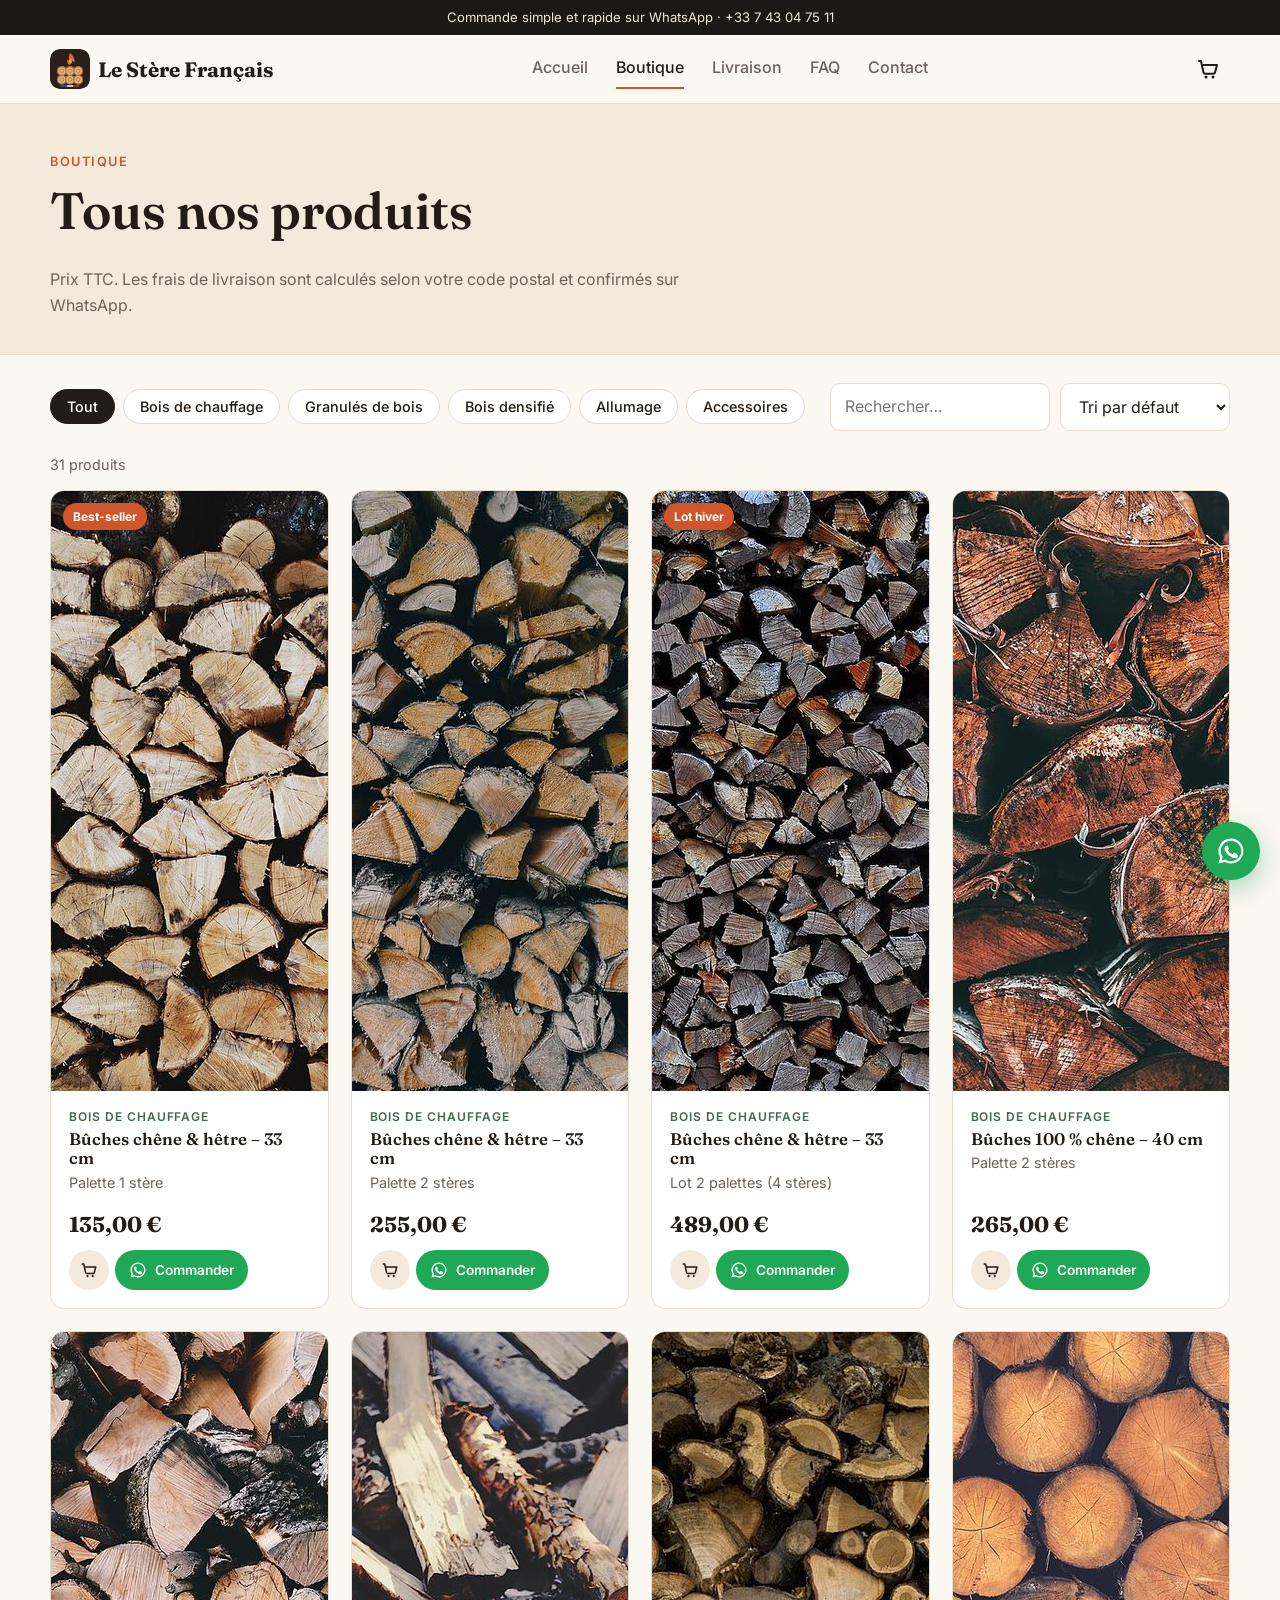
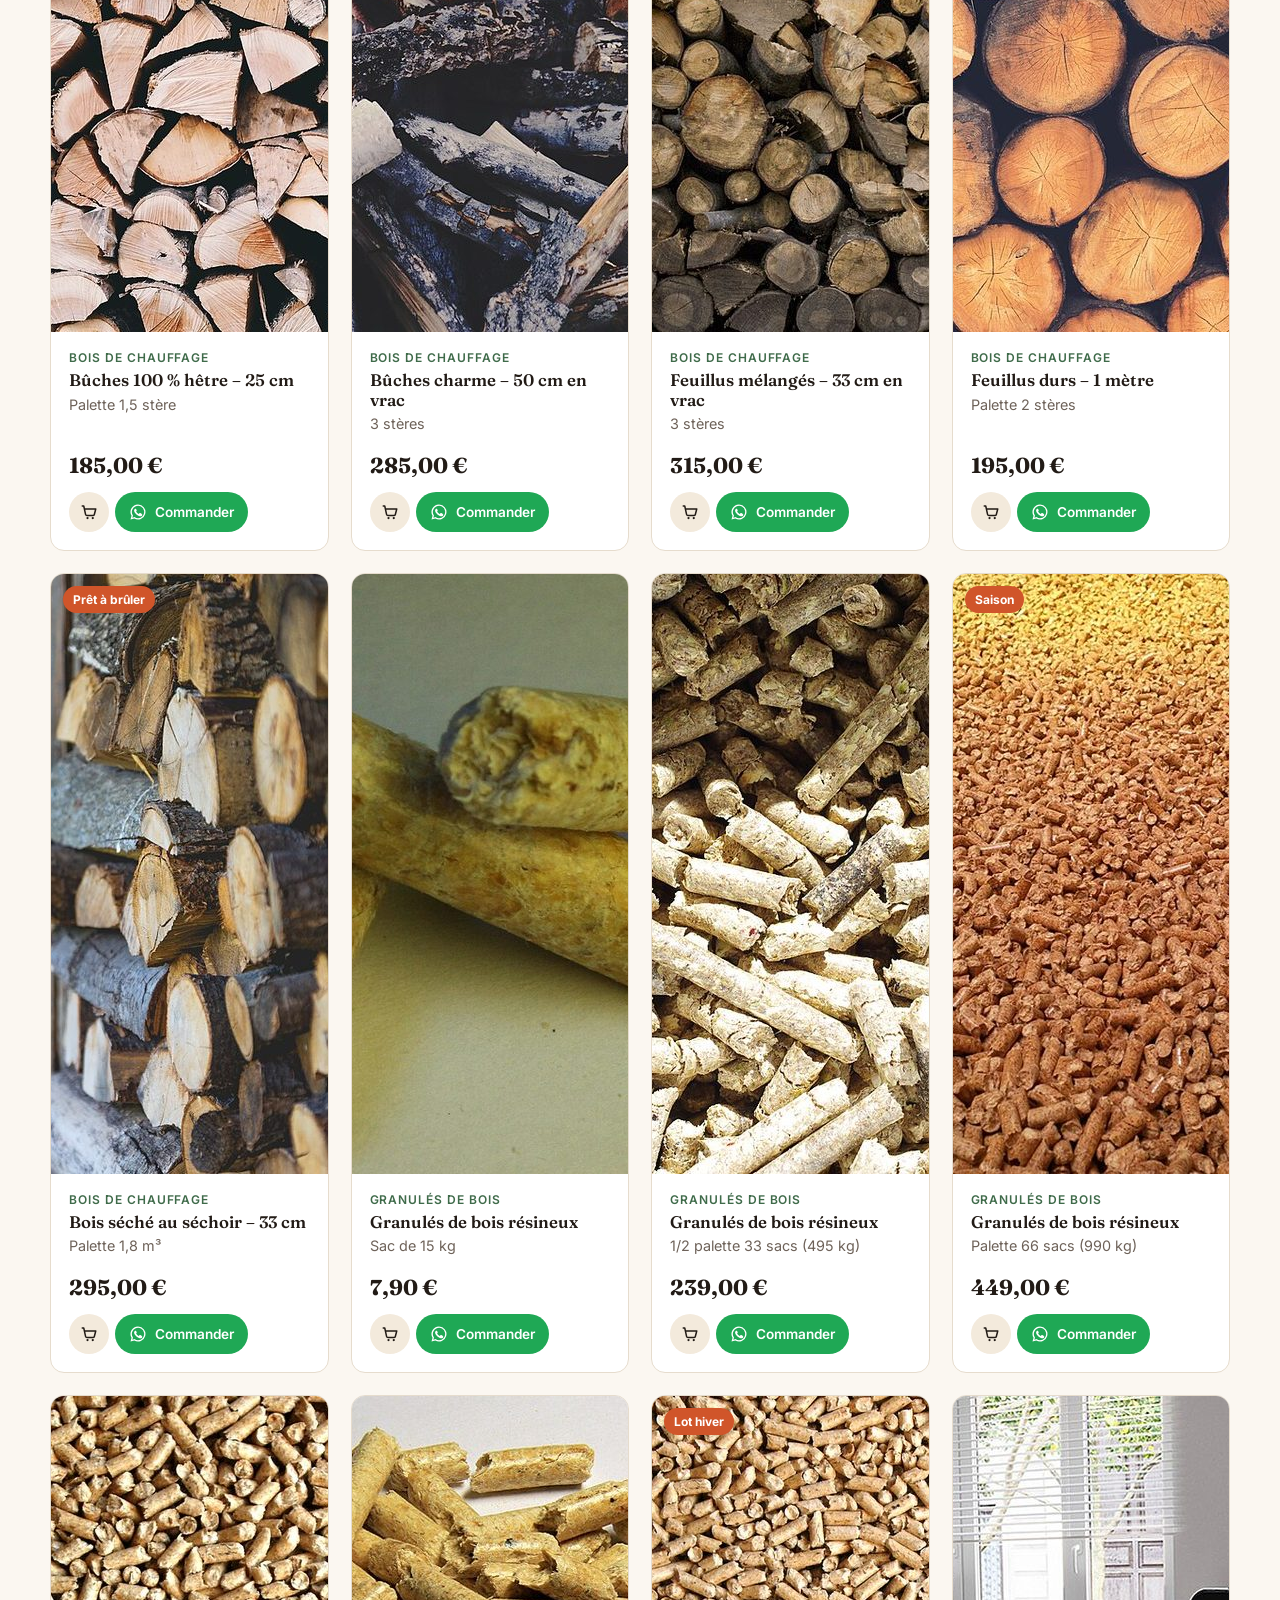
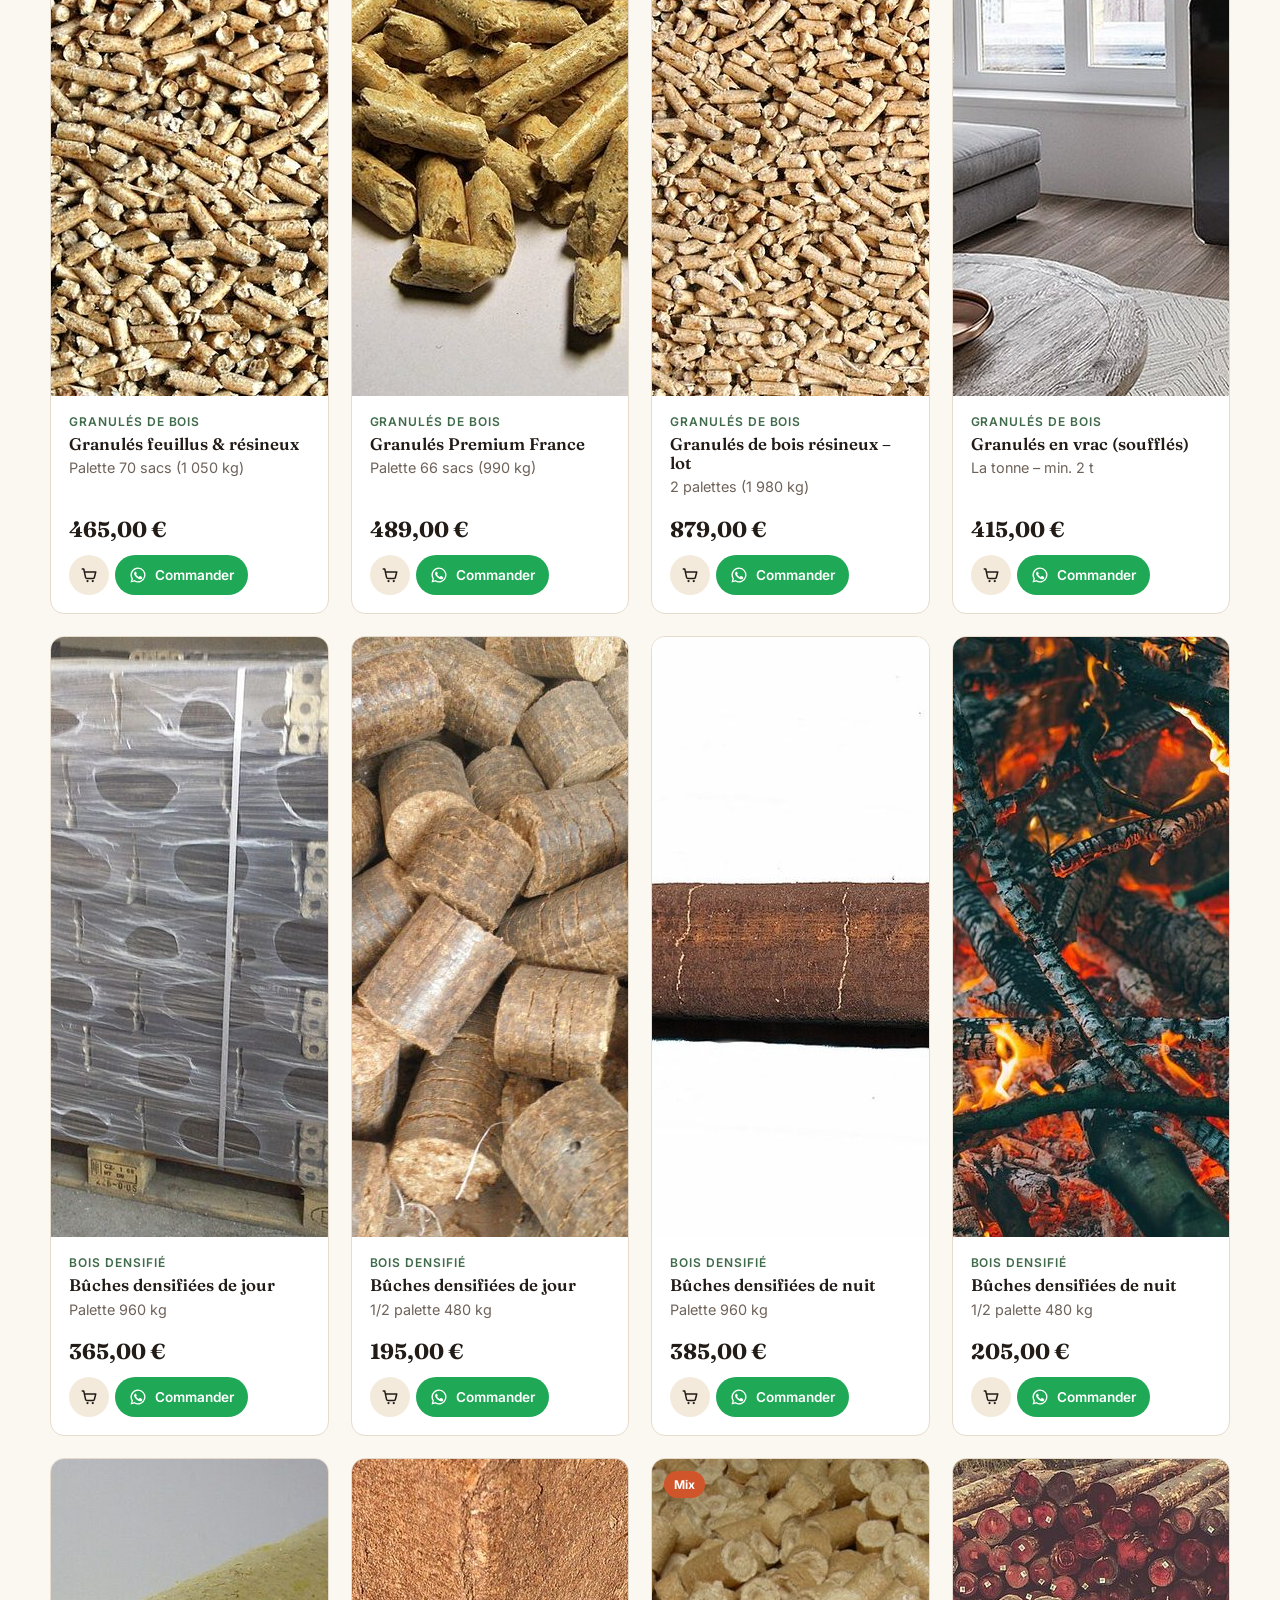
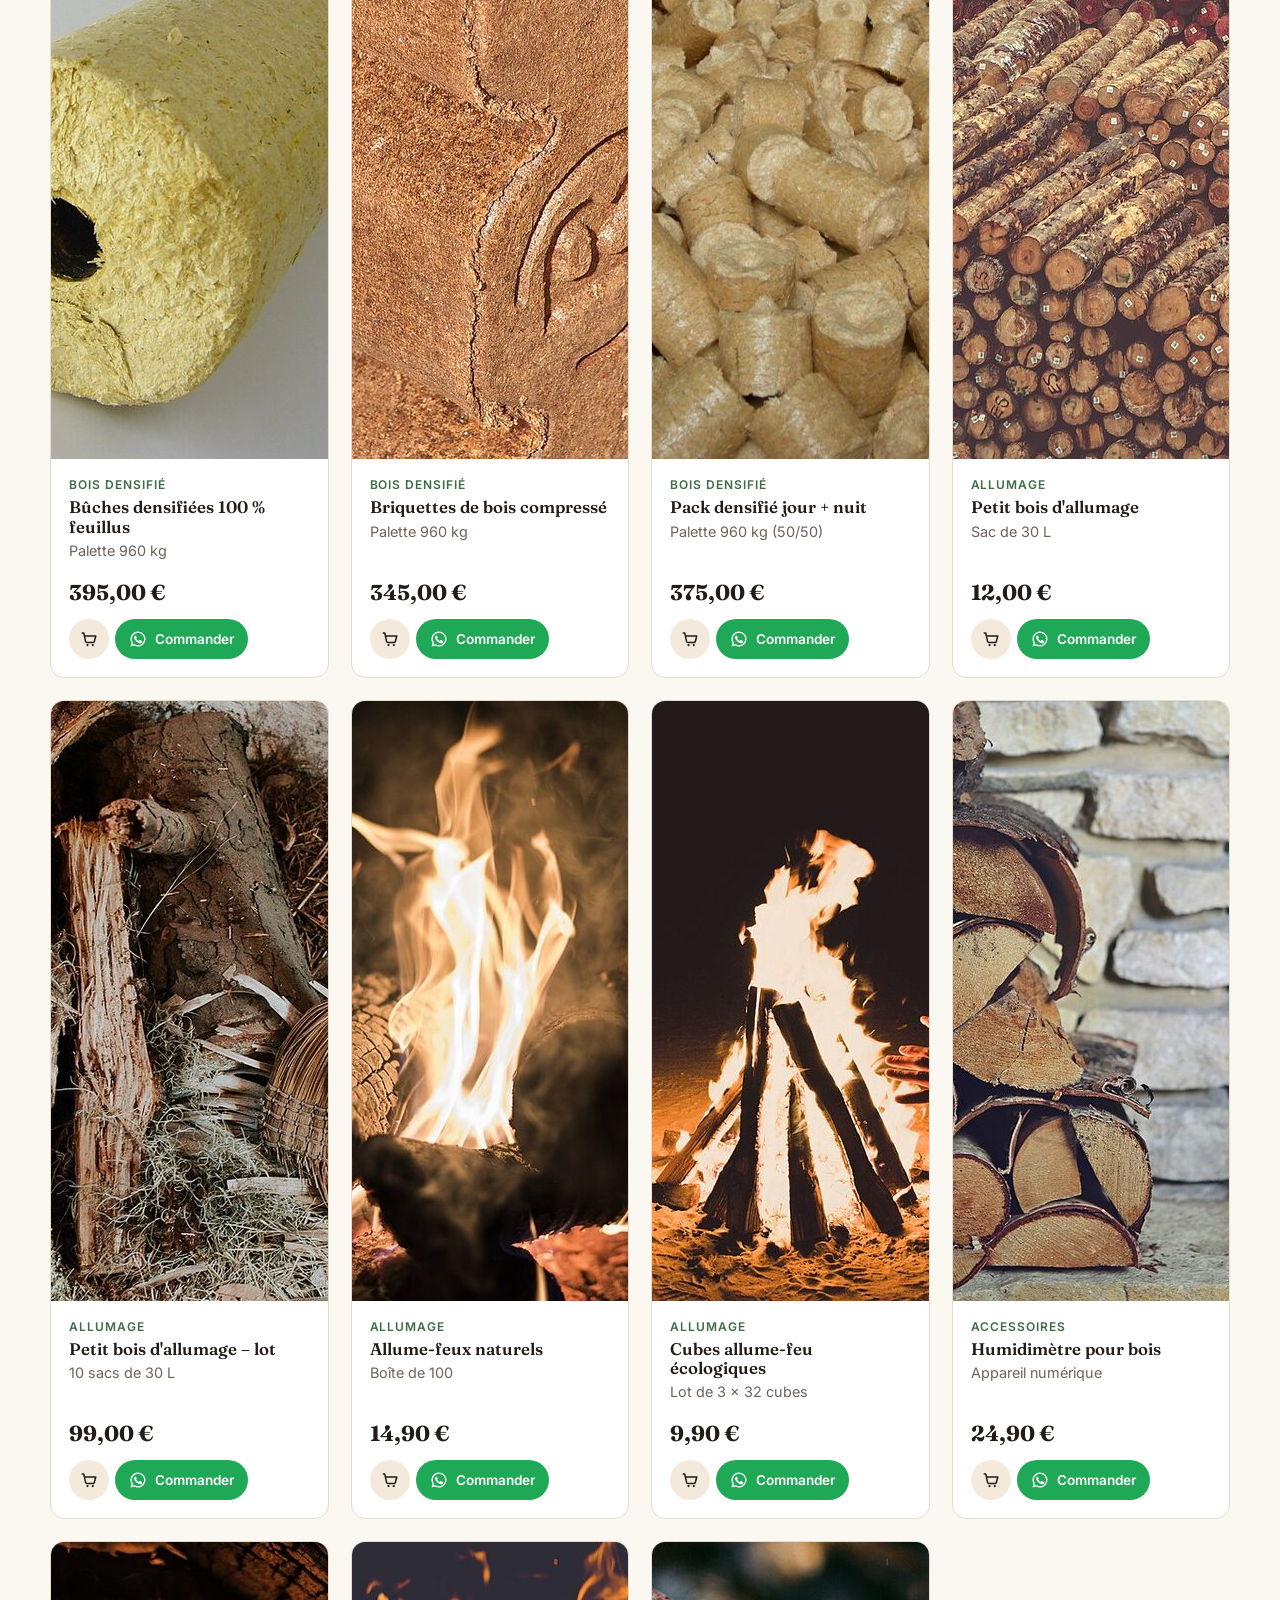
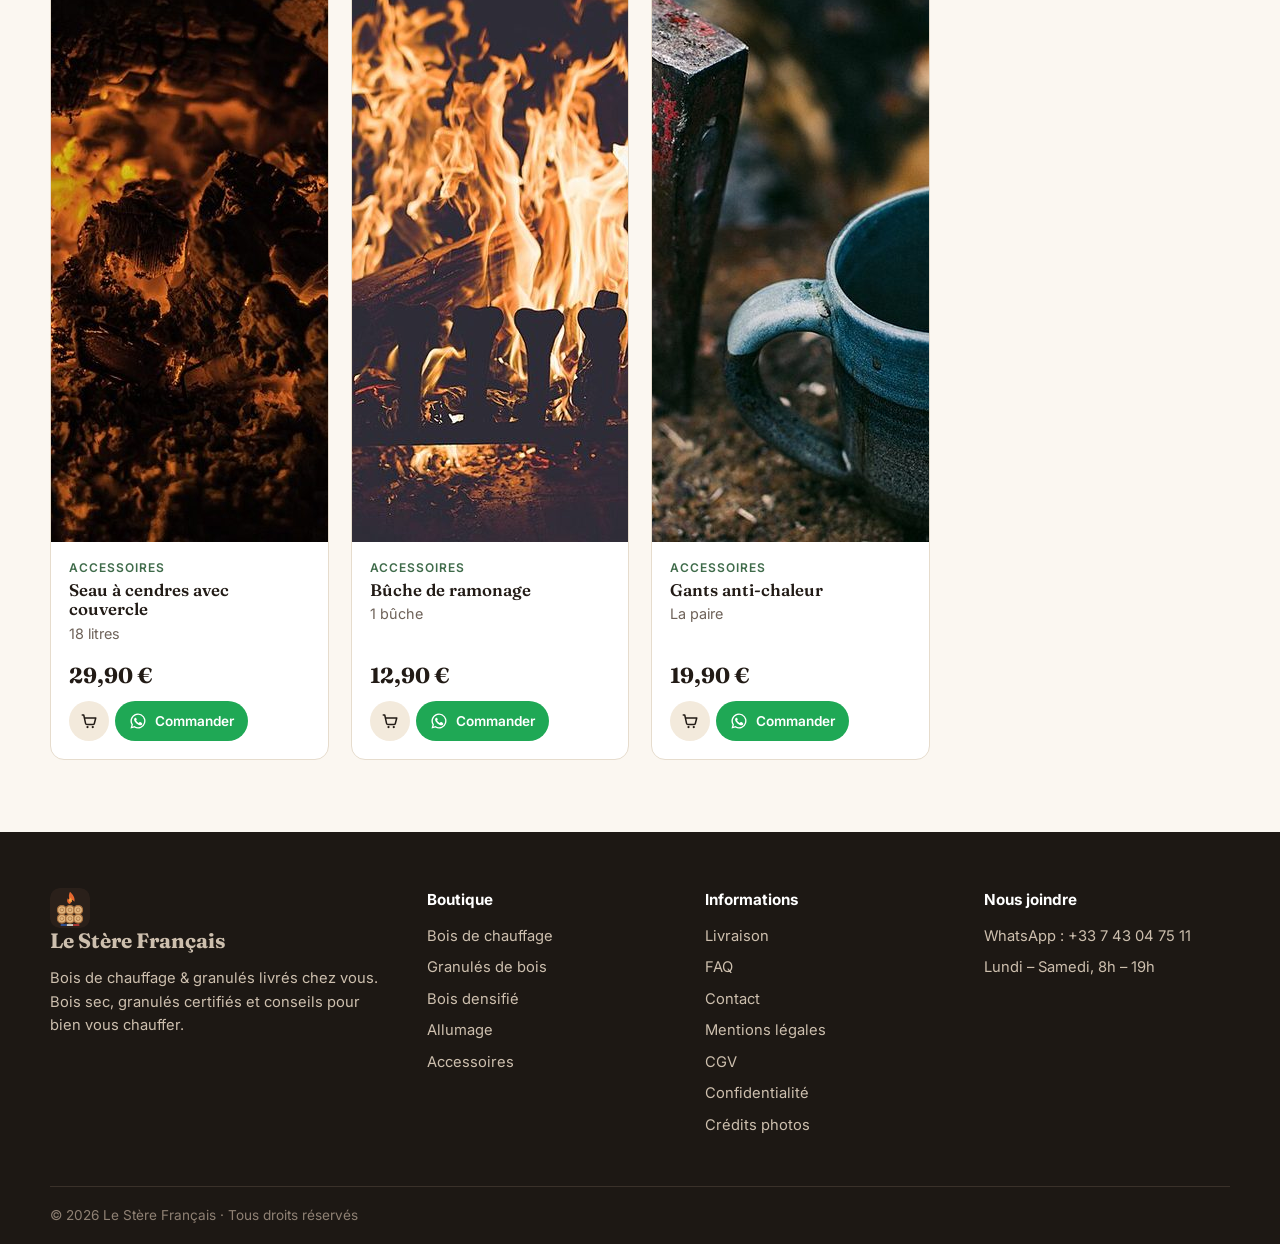
==== boutique.html @ 4f9ead88 "Site Le Stère Français : boutique bois de chauffage et granulés avec commande WhatsApp Co-Authored-B" ====
<!doctype html>
<html lang="fr">
<head>
  <meta charset="utf-8">
  <meta name="viewport" content="width=device-width, initial-scale=1">
  <title>Boutique – Le Stère Français</title>
  <meta name="description" content="Bois de chauffage, granulés, bois densifié et allumage. Commandez sur WhatsApp.">
  <link rel="preconnect" href="https://fonts.googleapis.com">
  <link rel="preconnect" href="https://fonts.gstatic.com" crossorigin>
  <link href="https://fonts.googleapis.com/css2?family=Fraunces:ital,opsz,wght@0,9..144,500..700;1,9..144,500&family=Inter:wght@400;500;600;700&display=swap" rel="stylesheet">
  <link rel="stylesheet" href="assets/css/style.css">
  <link rel="icon" type="image/svg+xml" href="assets/img/logo-mark.svg">
</head>
<body data-page="shop">
  <header id="site-header"></header>

  <main>
    <section class="page-head">
      <div class="container">
        <span class="eyebrow">Boutique</span>
        <h1 id="shop-title">Tous nos produits</h1>
        <p>Prix TTC. Les frais de livraison sont calculés selon votre code postal et confirmés sur WhatsApp.</p>
      </div>
    </section>
    <section class="container" style="padding-bottom:72px">
      <div class="toolbar">
        <div class="chips" id="chips"></div>
        <div class="filters">
          <input class="input" id="search" type="search" placeholder="Rechercher…" aria-label="Rechercher un produit">
          <select id="sort" aria-label="Trier">
            <option value="default">Tri par défaut</option>
            <option value="asc">Prix croissant</option>
            <option value="desc">Prix décroissant</option>
          </select>
        </div>
      </div>
      <p class="count" id="count"></p>
      <div class="grid" id="grid"></div>
    </section>
  </main>

  <footer id="site-footer"></footer>
  <script src="assets/js/data.js"></script>
  <script src="assets/js/main.js"></script>
</body>
</html>
---- assets/css/style.css ----
/* ============================================================
   Le Stère Français – feuille de style
   ============================================================ */
:root {
  --bg: #fbf7f1;
  --surface: #ffffff;
  --cream: #f3eadc;
  --ink: #221b16;
  --muted: #6e6259;
  --line: #e6dccd;
  --ember: #d0552a;
  --ember-dark: #a9421e;
  --moss: #3f6b4a;
  --wa: #1fa855;
  --wa-dark: #178a45;
  --dark: #1d1814;
  --radius: 14px;
  --shadow: 0 1px 2px rgba(34, 27, 22, .06), 0 6px 20px rgba(34, 27, 22, .06);
  --font-head: "Fraunces", Georgia, serif;
  --font-body: "Inter", system-ui, -apple-system, "Segoe UI", sans-serif;
}

*, *::before, *::after { box-sizing: border-box; }
html { scroll-behavior: smooth; }
body { margin: 0; background: var(--bg); color: var(--ink); font: 16px/1.6 var(--font-body); -webkit-font-smoothing: antialiased; }
img, svg { display: block; max-width: 100%; }
a { color: inherit; }
h1, h2, h3 { font-family: var(--font-head); line-height: 1.15; margin: 0 0 .5em; font-weight: 600; }
h1 { font-size: clamp(2rem, 4.5vw, 3.2rem); }
h2 { font-size: clamp(1.5rem, 3vw, 2.1rem); }
h3 { font-size: 1.1rem; }
p { margin: 0 0 1em; }
.container { width: min(1180px, 100% - 32px); margin-inline: auto; }
.section { padding: clamp(48px, 8vw, 88px) 0; }
.section-sm { padding: 48px 0 0; }
.section-head { display: flex; justify-content: space-between; align-items: end; gap: 16px; margin-bottom: 28px; flex-wrap: wrap; }
.section-head p { color: var(--muted); margin: 0; }
.eyebrow { display: inline-block; font-size: .8rem; letter-spacing: .12em; text-transform: uppercase; color: var(--ember); font-weight: 600; margin-bottom: 10px; }

/* ---------- Boutons ---------- */
.btn { display: inline-flex; align-items: center; justify-content: center; gap: 8px; border: 0; border-radius: 999px; padding: 12px 22px; font: 600 .95rem var(--font-body); cursor: pointer; text-decoration: none; background: var(--ink); color: #fff; transition: background .2s, transform .1s; }
.btn:hover { background: #000; }
.btn:active { transform: translateY(1px); }
.btn svg { width: 18px; height: 18px; }
.btn-ember { background: var(--ember); }
.btn-ember:hover { background: var(--ember-dark); }
.btn-wa { background: var(--wa); }
.btn-wa:hover { background: var(--wa-dark); }
.btn-outline { background: transparent; color: var(--ink); box-shadow: inset 0 0 0 1.5px var(--ink); }
.btn-outline:hover { background: var(--ink); color: #fff; }
.btn-light { background: #fff; color: var(--ink); }
.btn-light:hover { background: var(--cream); }
.btn-sm { padding: 9px 14px; font-size: .85rem; }
.btn-block { width: 100%; }
.btn-icon { width: 40px; height: 40px; padding: 0; background: var(--cream); color: var(--ink); }
.btn-icon:hover { background: var(--line); }
.link-arrow { color: var(--ember); font-weight: 600; font-size: .9rem; }

/* ---------- En-tête ---------- */
#site-header { position: sticky; top: 0; z-index: 50; background: rgba(251, 247, 241, .92); backdrop-filter: blur(10px); border-bottom: 1px solid var(--line); }
.topbar { background: var(--dark); color: #f3e7d6; text-align: center; font-size: .82rem; padding: 7px 16px; }
.nav { display: flex; align-items: center; justify-content: space-between; height: 68px; gap: 16px; }
.logo { display: inline-flex; align-items: center; gap: 8px; text-decoration: none; font: 700 1.45rem var(--font-head); color: var(--ink); }
.logo svg { width: 28px; height: 28px; color: var(--ember); }
.logo-light { color: #fff; }
.nav-links { display: flex; gap: 28px; }
.nav-links a { text-decoration: none; font-weight: 500; color: var(--muted); padding: 6px 0; border-bottom: 2px solid transparent; }
.nav-links a:hover, .nav-links a[aria-current="page"] { color: var(--ink); border-color: var(--ember); }
.nav-actions { display: flex; align-items: center; gap: 8px; }
.cart-btn { position: relative; display: grid; place-items: center; width: 44px; height: 44px; border-radius: 50%; }
.cart-btn:hover { background: var(--cream); }
.cart-btn svg { width: 24px; height: 24px; }
.cart-count { position: absolute; top: 2px; right: 0; min-width: 20px; height: 20px; padding: 0 5px; border-radius: 10px; background: var(--ember); color: #fff; font-size: .72rem; font-weight: 700; display: grid; place-items: center; }
.cart-count[hidden] { display: none; }
.menu-btn { display: none; width: 44px; height: 44px; border: 0; background: none; cursor: pointer; color: var(--ink); }
.menu-btn svg { width: 24px; height: 24px; margin: auto; }

/* ---------- Hero ---------- */
.hero { position: relative; overflow: hidden; background: radial-gradient(1200px 500px at 85% 20%, rgba(208, 85, 42, .35), transparent 60%), linear-gradient(160deg, #2a201a, #15110e); color: #f8efe3; }
.hero-inner { display: grid; grid-template-columns: 1.1fr .9fr; gap: 48px; align-items: center; padding: clamp(56px, 9vw, 110px) 0; }
.hero h1 { color: #fff; }
.hero h1 em { font-style: italic; color: #f2a541; }
.hero p.lead { font-size: 1.15rem; color: #e6d7c4; max-width: 34em; }
.hero-cta { display: flex; gap: 12px; flex-wrap: wrap; margin-top: 28px; }
.hero-points { display: flex; gap: 22px; flex-wrap: wrap; margin-top: 32px; padding: 0; list-style: none; font-size: .92rem; color: #d9c8b3; }
.hero-points li::before { content: "✓"; color: #f2a541; margin-right: 6px; font-weight: 700; }
.hero-art { position: relative; aspect-ratio: 1; max-width: 440px; justify-self: center; width: 100%; }
.hero-art .glow { position: absolute; inset: 12%; border-radius: 50%; background: radial-gradient(circle, rgba(242, 165, 65, .55), rgba(208, 85, 42, .15) 60%, transparent 70%); filter: blur(10px); animation: flicker 3.5s ease-in-out infinite; }
.hero-art svg { position: relative; width: 100%; height: 100%; }
@keyframes flicker { 0%, 100% { opacity: .85; transform: scale(1); } 50% { opacity: 1; transform: scale(1.04); } }
.flame-a { transform-origin: 50% 90%; animation: sway 2.6s ease-in-out infinite; }
.flame-b { transform-origin: 50% 90%; animation: sway 2s ease-in-out infinite reverse; }
@keyframes sway { 0%, 100% { transform: scaleY(1) skewX(0); } 50% { transform: scaleY(1.06) skewX(-3deg); } }
@media (prefers-reduced-motion: reduce) { .hero-art .glow, .flame-a, .flame-b { animation: none; } }

/* ---------- Catégories ---------- */
.cat-grid { display: grid; grid-template-columns: repeat(5, 1fr); gap: 20px; }
.cat-card { display: flex; flex-direction: column; background: var(--surface); border: 1px solid var(--line); border-radius: var(--radius); overflow: hidden; text-decoration: none; transition: transform .2s, box-shadow .2s; }
.cat-card:hover { transform: translateY(-3px); box-shadow: var(--shadow); }
.cat-card > div:last-child { padding: 18px 20px 20px; }
.cat-card p { color: var(--muted); font-size: .92rem; margin-bottom: 10px; }
.cat-art svg { width: 100%; aspect-ratio: 4 / 3; }

/* ---------- Grille produits ---------- */
.grid { display: grid; grid-template-columns: repeat(auto-fill, minmax(250px, 1fr)); gap: 22px; }
.card { display: flex; flex-direction: column; background: var(--surface); border: 1px solid var(--line); border-radius: var(--radius); overflow: hidden; transition: box-shadow .2s, transform .2s; }
.card:hover { box-shadow: var(--shadow); transform: translateY(-2px); }
.card-media { position: relative; display: block; }
.card-media svg { width: 100%; aspect-ratio: 4 / 3; }
.badge { position: absolute; top: 12px; left: 12px; background: var(--ember); color: #fff; font-size: .75rem; font-weight: 700; padding: 4px 10px; border-radius: 999px; }
.card-body { display: flex; flex-direction: column; flex: 1; padding: 16px 18px 18px; }
.card-cat { font-size: .75rem; text-transform: uppercase; letter-spacing: .08em; color: var(--moss); font-weight: 600; }
.card h3 { margin: 4px 0 2px; font-size: 1.05rem; }
.card h3 a { text-decoration: none; }
.card h3 a:hover { color: var(--ember); }
.card-unit { color: var(--muted); font-size: .9rem; margin-bottom: 14px; }
.card-foot { margin-top: auto; display: flex; align-items: center; justify-content: space-between; gap: 8px; flex-wrap: wrap; }
.card-actions { display: flex; gap: 6px; }
.price { font-family: var(--font-head); font-size: 1.35rem; color: var(--ink); }
.price-lg { font-size: 2rem; margin: 8px 0 16px; }
.price small { font: 500 .85rem var(--font-body); color: var(--muted); }

/* ---------- Étapes / atouts ---------- */
.band { background: var(--cream); }
.steps { display: grid; grid-template-columns: repeat(3, 1fr); gap: 24px; counter-reset: step; }
.step { background: var(--surface); border-radius: var(--radius); padding: 28px; border: 1px solid var(--line); }
.step::before { counter-increment: step; content: counter(step); display: grid; place-items: center; width: 40px; height: 40px; border-radius: 50%; background: var(--ember); color: #fff; font: 700 1.1rem var(--font-head); margin-bottom: 16px; }
.step p { color: var(--muted); margin: 0; }
.features { display: grid; grid-template-columns: repeat(4, 1fr); gap: 24px; }
.feature { padding: 4px; }
.feature .ico { font-size: 1.8rem; margin-bottom: 8px; }
.feature p { color: var(--muted); font-size: .94rem; margin: 0; }
.cta-band { background: linear-gradient(120deg, var(--ember), #b8431d); color: #fff; border-radius: 22px; padding: clamp(28px, 5vw, 56px); display: flex; align-items: center; justify-content: space-between; gap: 24px; flex-wrap: wrap; }
.cta-band h2 { color: #fff; margin: 0 0 6px; }
.cta-band p { margin: 0; color: #fde6d8; }

/* ---------- Boutique ---------- */
.page-head { background: var(--cream); padding: 44px 0 36px; border-bottom: 1px solid var(--line); }
.page-head p { color: var(--muted); margin: 0; max-width: 40em; }
.toolbar { display: flex; gap: 12px; align-items: center; justify-content: space-between; flex-wrap: wrap; margin: 28px 0 22px; }
.chips { display: flex; gap: 8px; flex-wrap: wrap; }
.chip { border: 1px solid var(--line); background: var(--surface); padding: 8px 16px; border-radius: 999px; font: 500 .9rem var(--font-body); cursor: pointer; color: var(--ink); }
.chip:hover { border-color: var(--ink); }
.chip[aria-pressed="true"] { background: var(--ink); color: #fff; border-color: var(--ink); }
.filters { display: flex; gap: 10px; flex-wrap: wrap; }
.input, select, textarea { font: inherit; padding: 10px 14px; border: 1px solid var(--line); border-radius: 10px; background: var(--surface); color: var(--ink); width: 100%; }
.input:focus, select:focus, textarea:focus { outline: 2px solid var(--ember); outline-offset: 1px; border-color: transparent; }
.filters .input { width: 220px; }
.filters select { width: auto; }
.count { color: var(--muted); font-size: .9rem; margin-bottom: 14px; }
.empty { text-align: center; padding: 48px 16px; color: var(--muted); grid-column: 1 / -1; }

/* ---------- Fiche produit ---------- */
.crumbs { font-size: .88rem; color: var(--muted); margin: 24px 0; }
.crumbs a { text-decoration: none; }
.crumbs a:hover { color: var(--ember); }
.product-grid { display: grid; grid-template-columns: 1fr 1fr; gap: 48px; align-items: start; }
.product-media { position: relative; border-radius: 20px; overflow: hidden; border: 1px solid var(--line); }
.product-media svg { width: 100%; aspect-ratio: 4 / 3; }
.specs { list-style: none; padding: 0; margin: 0 0 24px; display: grid; grid-template-columns: 1fr 1fr; gap: 8px; }
.specs li { background: var(--cream); padding: 10px 12px; border-radius: 10px; font-size: .9rem; }
.buy-row { display: flex; gap: 12px; margin-bottom: 12px; flex-wrap: wrap; }
.buy-row .btn { flex: 1; }
.qty { display: inline-flex; align-items: center; border: 1px solid var(--line); border-radius: 999px; background: var(--surface); overflow: hidden; }
.qty button { width: 42px; height: 46px; border: 0; background: none; font-size: 1.2rem; cursor: pointer; color: var(--ink); }
.qty button:hover { background: var(--cream); }
.qty input { width: 48px; border: 0; text-align: center; font: 600 1rem var(--font-body); background: none; color: var(--ink); -moz-appearance: textfield; }
.qty input::-webkit-inner-spin-button { -webkit-appearance: none; }
.qty-sm button { width: 34px; height: 36px; }
.qty-sm span { min-width: 26px; text-align: center; font-weight: 600; }
.note { font-size: .85rem; color: var(--muted); margin-top: 14px; }

/* ---------- Panier ---------- */
.cart-layout { display: grid; grid-template-columns: 1.5fr 1fr; gap: 32px; align-items: start; padding: 36px 0 72px; }
.cart-line { display: grid; grid-template-columns: 72px 1fr auto auto 32px; gap: 16px; align-items: center; padding: 14px; background: var(--surface); border: 1px solid var(--line); border-radius: var(--radius); margin-bottom: 12px; }
.cart-thumb { border-radius: 10px; overflow: hidden; }
.cart-info { display: flex; flex-direction: column; }
.cart-info a { text-decoration: none; }
.cart-info span { color: var(--muted); font-size: .88rem; }
.cart-sub { font-family: var(--font-head); font-size: 1.1rem; min-width: 84px; text-align: right; }
.remove { border: 0; background: none; font-size: 1.5rem; cursor: pointer; color: var(--muted); line-height: 1; }
.remove:hover { color: var(--ember); }
.summary { background: var(--surface); border: 1px solid var(--line); border-radius: 18px; padding: 24px; position: sticky; top: 120px; }
.summary-row { display: flex; justify-content: space-between; align-items: baseline; margin-bottom: 6px; }
.summary-row strong { font: 600 1.6rem var(--font-head); }
.form-grid { display: grid; grid-template-columns: 1fr 1fr; gap: 12px; margin: 18px 0; }
.form-grid .full { grid-column: 1 / -1; }
label { display: block; font-size: .85rem; font-weight: 600; margin-bottom: 4px; }
.text-btn { background: none; border: 0; color: var(--muted); text-decoration: underline; cursor: pointer; font: inherit; font-size: .88rem; padding: 0; margin-top: 12px; }

/* ---------- Pages de contenu ---------- */
.prose { max-width: 780px; padding: 44px 0 80px; }
.prose h2 { margin-top: 1.8em; font-size: 1.5rem; }
.prose h3 { margin-top: 1.4em; }
.prose ul { padding-left: 1.2em; }
.prose li { margin-bottom: .4em; }
.todo { background: #fff3cd; border-radius: 4px; padding: 0 4px; color: #7a5a00; font-weight: 500; }
.faq details { background: var(--surface); border: 1px solid var(--line); border-radius: 12px; padding: 0 20px; margin-bottom: 10px; }
.faq summary { cursor: pointer; padding: 18px 0; font-weight: 600; list-style: none; display: flex; justify-content: space-between; gap: 12px; }
.faq summary::after { content: "+"; font-size: 1.4rem; line-height: 1; color: var(--ember); }
.faq details[open] summary::after { content: "−"; }
.faq summary::-webkit-details-marker { display: none; }
.faq details p { color: var(--muted); }
.info-cards { display: grid; grid-template-columns: repeat(3, 1fr); gap: 20px; margin: 28px 0; }
.info-card { background: var(--surface); border: 1px solid var(--line); border-radius: var(--radius); padding: 24px; }
.info-card p { color: var(--muted); margin-bottom: 14px; }
table { width: 100%; border-collapse: collapse; background: var(--surface); border-radius: 12px; overflow: hidden; border: 1px solid var(--line); }
th, td { text-align: left; padding: 12px 16px; border-bottom: 1px solid var(--line); }
th { background: var(--cream); font-size: .9rem; }

/* ---------- Pied de page ---------- */
#site-footer { background: var(--dark); color: #cdbfae; padding-top: 56px; margin-top: 0; }
.footer-grid { display: grid; grid-template-columns: 1.4fr 1fr 1fr 1fr; gap: 32px; padding-bottom: 40px; }
.footer-grid p { font-size: .92rem; margin-top: 14px; max-width: 28em; }
.footer-grid h4 { color: #fff; margin: 0 0 12px; font-size: .95rem; }
.footer-grid a, .footer-grid span { display: block; text-decoration: none; font-size: .92rem; margin-bottom: 8px; color: #cdbfae; }
.footer-grid a:hover { color: #fff; }
.footer-bottom { border-top: 1px solid #3a312a; padding: 18px 0; font-size: .85rem; color: #8f8174; }

/* ---------- WhatsApp flottant & toast ---------- */
.wa-fab { position: fixed; right: 20px; bottom: 20px; z-index: 60; width: 58px; height: 58px; border-radius: 50%; background: var(--wa); color: #fff; display: grid; place-items: center; box-shadow: 0 8px 24px rgba(31, 168, 85, .4); transition: transform .2s; }
.wa-fab:hover { transform: scale(1.06); }
.wa-fab svg { width: 30px; height: 30px; }
.toast { position: fixed; left: 50%; bottom: 24px; transform: translate(-50%, 140%); background: var(--ink); color: #fff; padding: 12px 18px; border-radius: 12px; z-index: 70; font-size: .92rem; box-shadow: var(--shadow); transition: transform .3s; max-width: calc(100% - 110px); }
.toast.show { transform: translate(-50%, 0); }
.toast a { color: #f2a541; font-weight: 600; margin-left: 8px; }

/* ---------- Responsive ---------- */
@media (max-width: 960px) {
  .hero-inner, .product-grid, .cart-layout { grid-template-columns: 1fr; }
  .hero-art { max-width: 320px; }
  .cat-grid, .features { grid-template-columns: repeat(2, 1fr); }
  .footer-grid { grid-template-columns: 1fr 1fr; }
  .summary { position: static; }
}
@media (max-width: 760px) {
  .menu-btn { display: block; }
  .nav-links { position: absolute; top: 100%; left: 0; right: 0; flex-direction: column; gap: 0; background: var(--bg); border-bottom: 1px solid var(--line); padding: 8px 16px 16px; display: none; }
  .nav-links.open { display: flex; }
  .nav-links a { padding: 12px 0; border-bottom: 1px solid var(--line); }
  .steps, .info-cards { grid-template-columns: 1fr; }
  .filters, .filters .input { width: 100%; }
  .filters select { flex: 1; }
  .cart-line { grid-template-columns: 56px 1fr auto; }
  .cart-line .qty { grid-column: 2; justify-self: start; }
  .cart-line .cart-sub { grid-column: 3 / 4; grid-row: 2; text-align: right; min-width: 0; white-space: nowrap; justify-self: end; }
  .cart-line .remove { grid-column: 3; grid-row: 1; }
  .form-grid { grid-template-columns: 1fr; }
  .specs { grid-template-columns: 1fr; }
}
@media (max-width: 520px) {
  .cat-grid, .features, .footer-grid { grid-template-columns: 1fr; }
  .topbar { font-size: .75rem; }
}

/* ---------- Logo ---------- */
.logo img { width: 40px; height: 40px; border-radius: 10px; flex-shrink: 0; }
.logo span { font-size: 1.3rem; white-space: nowrap; }
@media (max-width: 380px) { .logo span { font-size: 1.1rem; } }

/* ---------- Photos ---------- */
.card-media img, .cat-art img, .product-media img, .cart-thumb img { width: 100%; aspect-ratio: 4 / 3; object-fit: cover; }
.card-media img { transition: transform .4s; }
.card:hover .card-media img { transform: scale(1.04); }
.card-media { overflow: hidden; }
.hero { background: linear-gradient(100deg, rgba(21, 17, 14, .92) 30%, rgba(21, 17, 14, .6)), url("../img/photos/hero.jpg") center / cover; }
.hero-art { aspect-ratio: 4 / 3; }
.hero-art img { position: relative; width: 100%; height: 100%; object-fit: cover; border-radius: 22px; box-shadow: 0 20px 60px rgba(0, 0, 0, .5); }
.credits td, .credits th { font-size: .82rem; vertical-align: top; }
.credits a { word-break: break-all; }
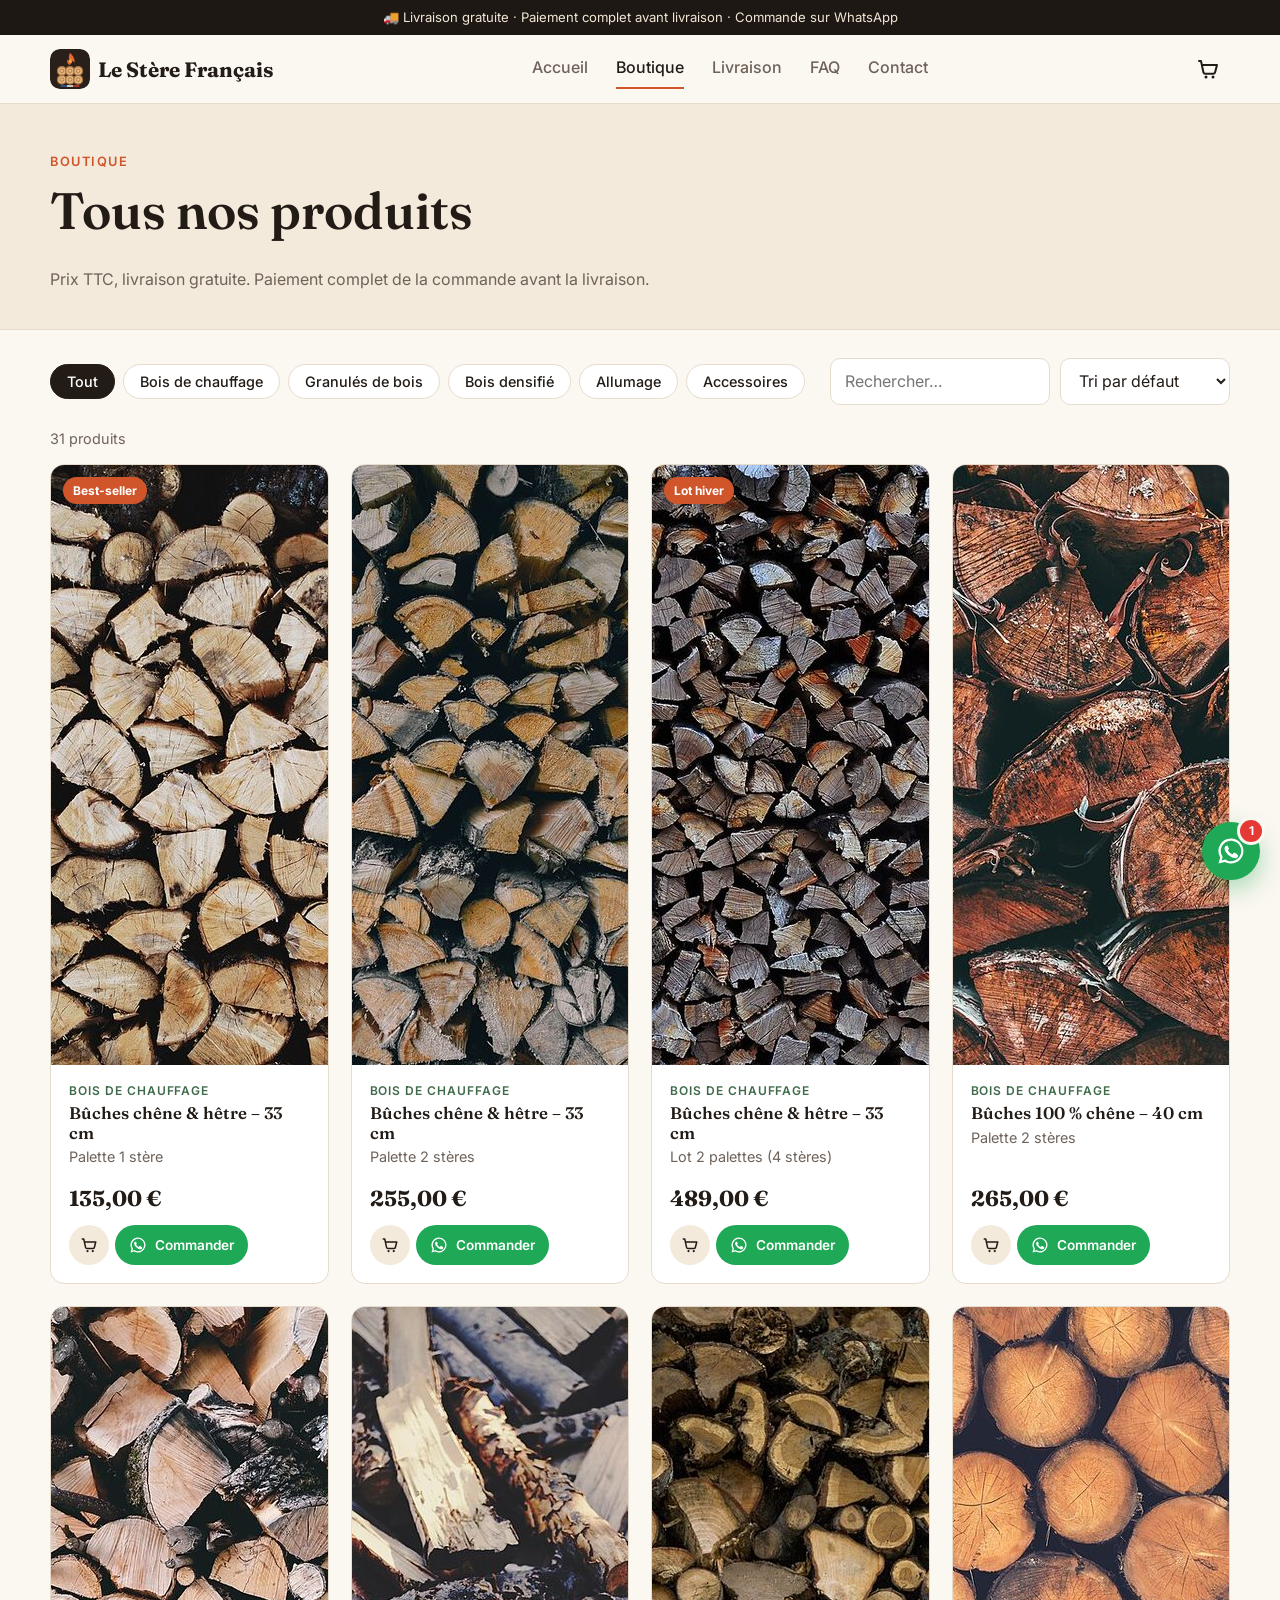
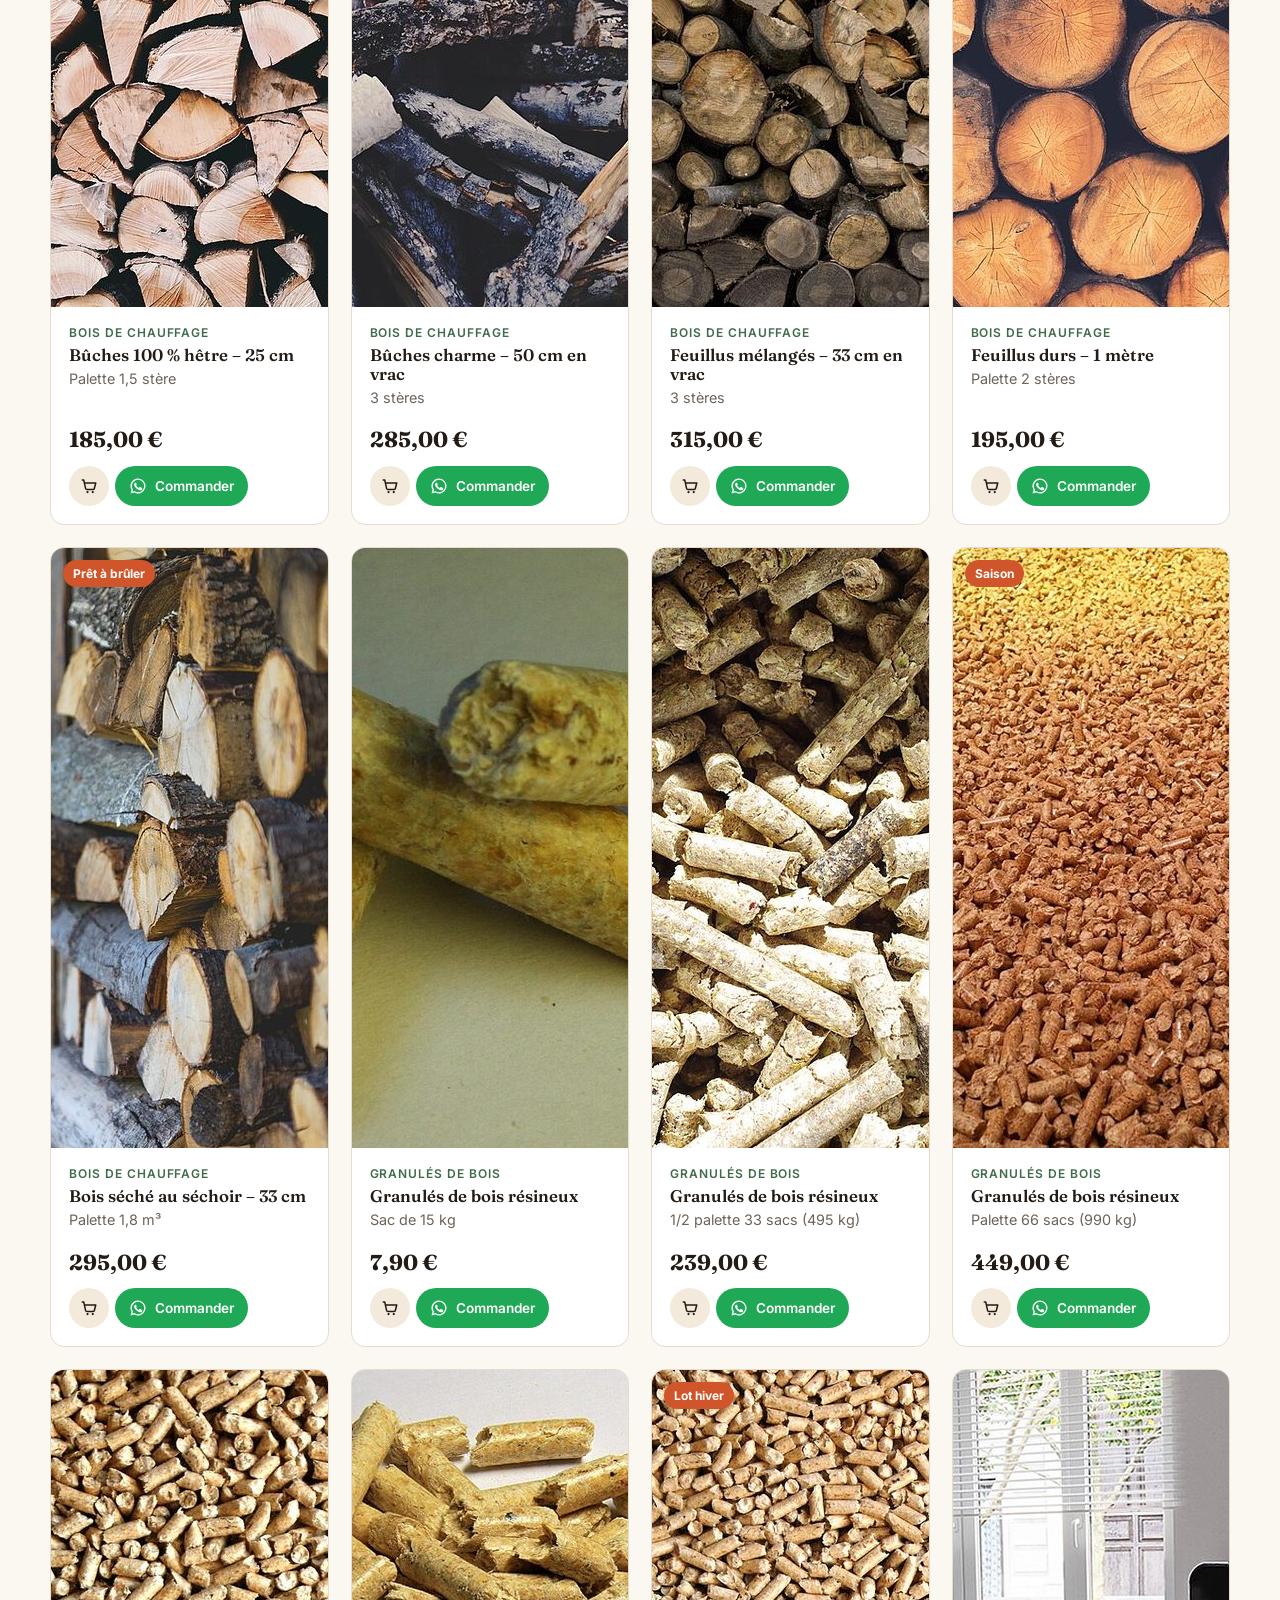
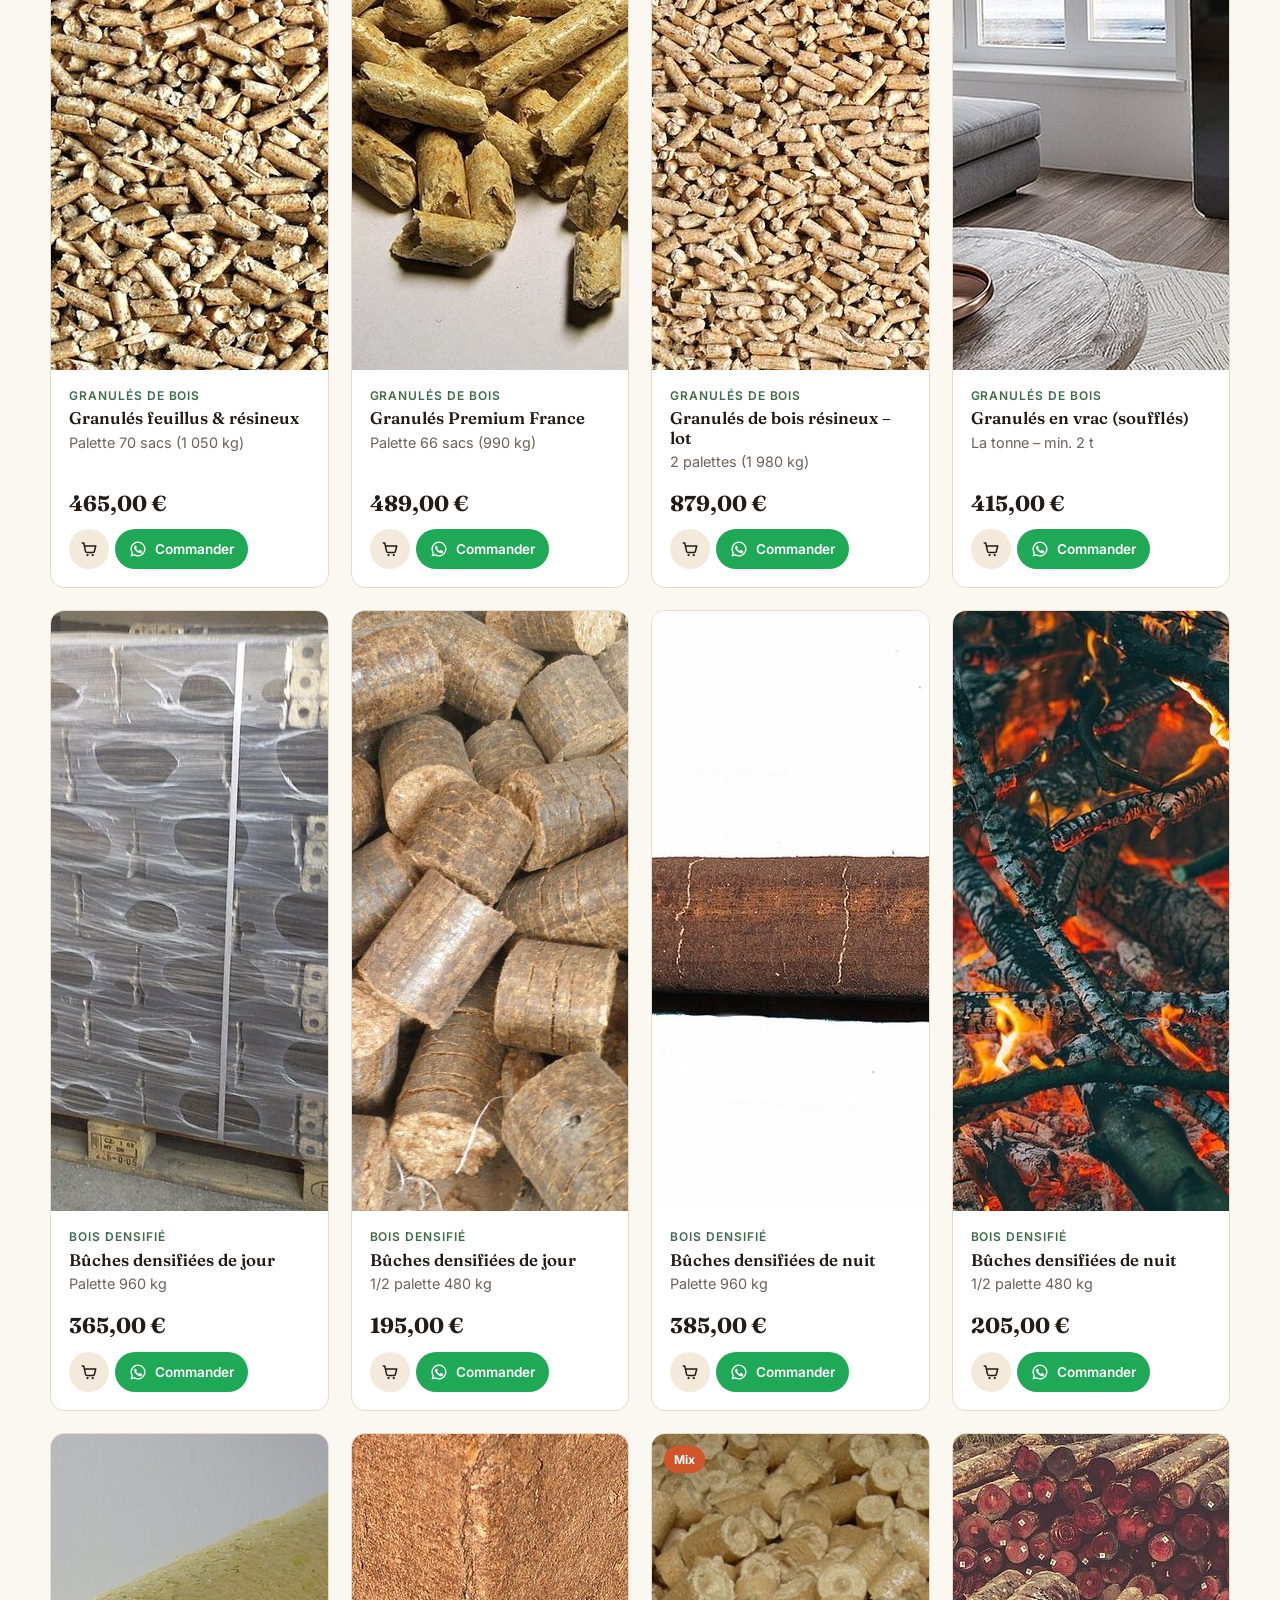
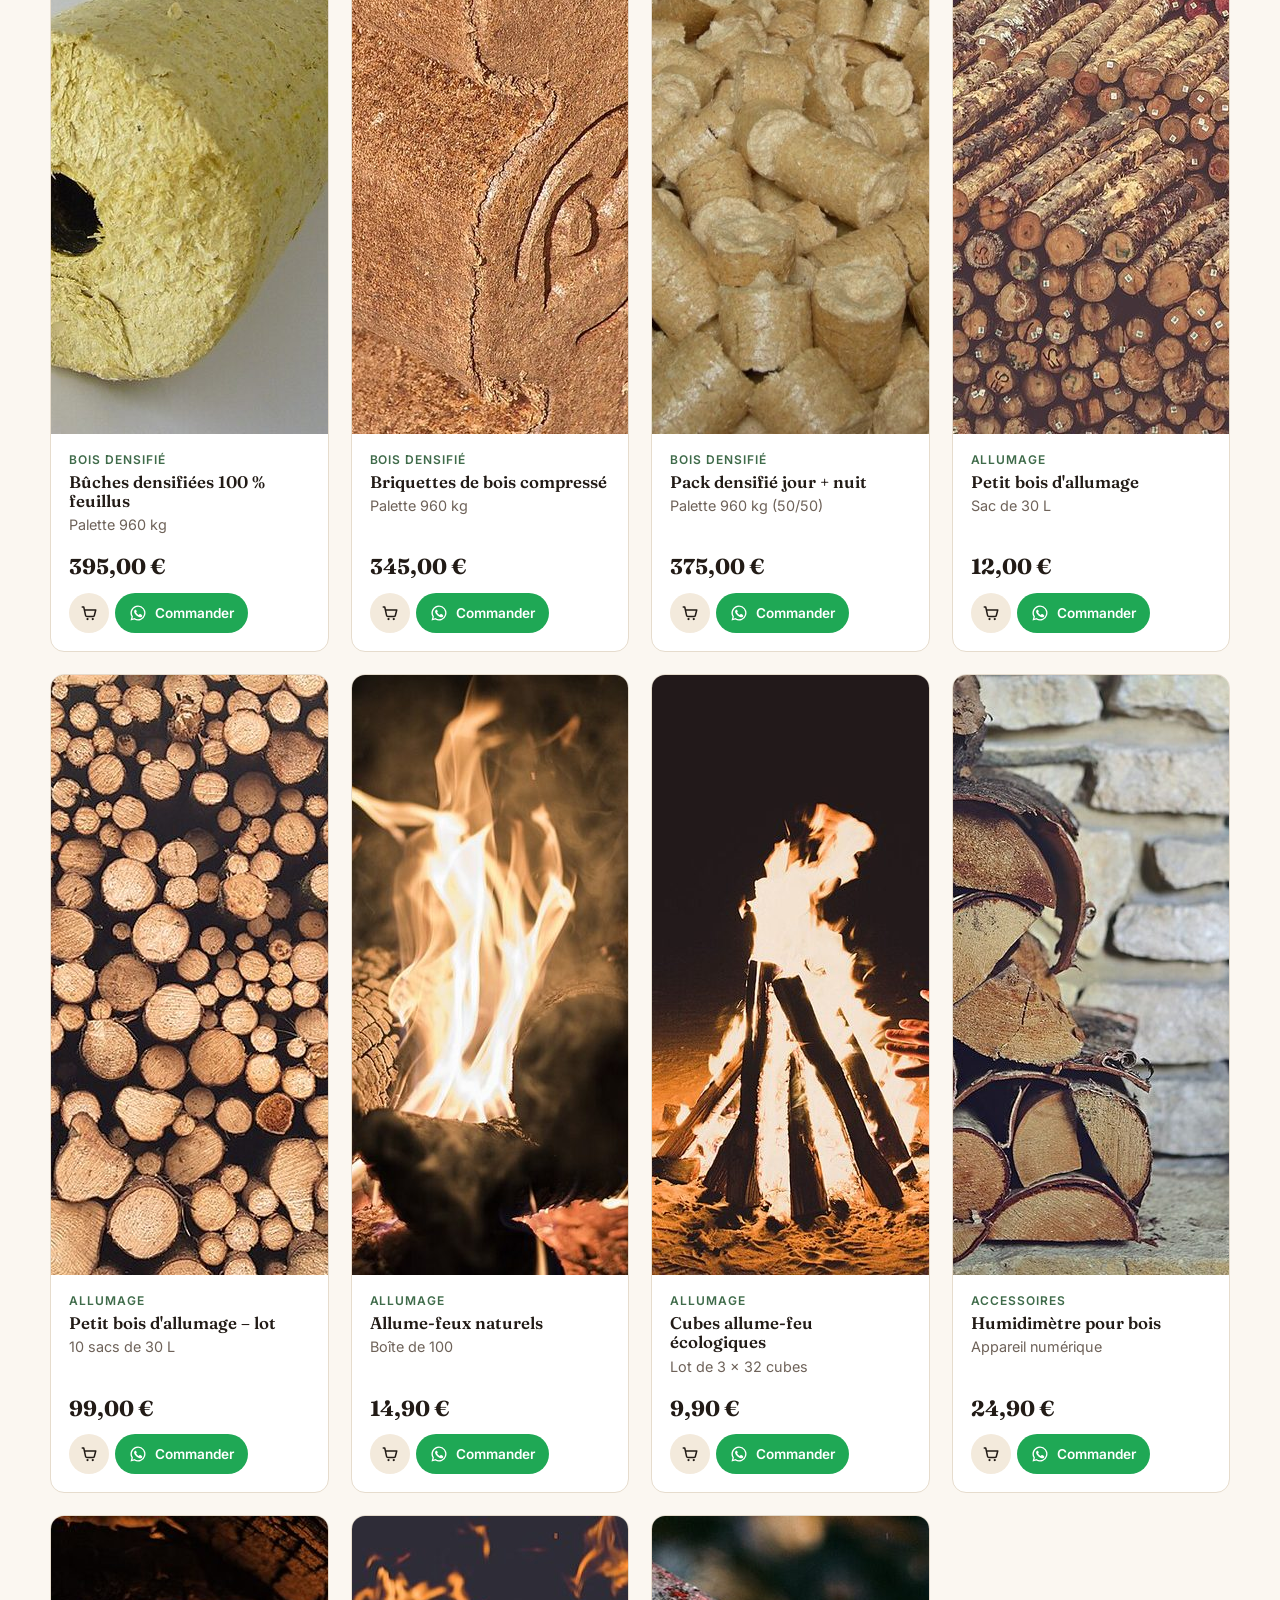
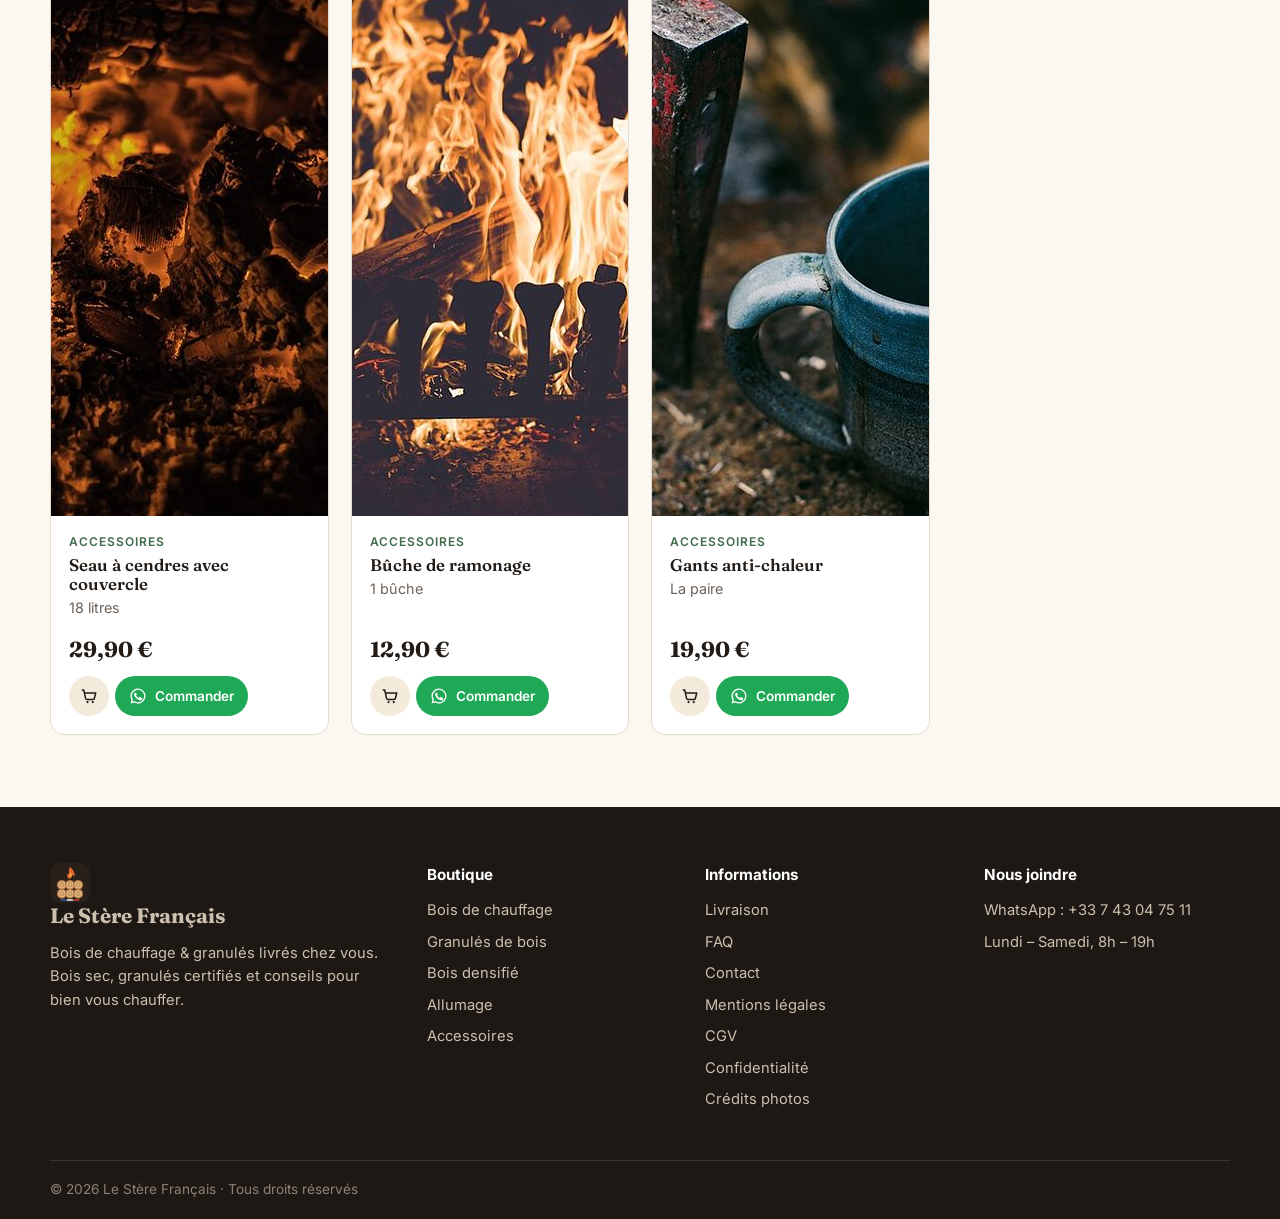
==== commit 6a3d0b4e: "Ajoute la bulle de discussion WhatsApp, livraison gratuite et paiement avant livraison Co-Authored-B" ====
--- a/boutique.html
+++ b/boutique.html
@@ -19,7 +19,7 @@
       <div class="container">
         <span class="eyebrow">Boutique</span>
         <h1 id="shop-title">Tous nos produits</h1>
-        <p>Prix TTC. Les frais de livraison sont calculés selon votre code postal et confirmés sur WhatsApp.</p>
+        <p>Prix TTC, livraison gratuite. Paiement complet de la commande avant la livraison.</p>
       </div>
     </section>
     <section class="container" style="padding-bottom:72px">
--- a/assets/css/style.css
+++ b/assets/css/style.css
@@ -268,3 +268,34 @@
 .hero-art img { position: relative; width: 100%; height: 100%; object-fit: cover; border-radius: 22px; box-shadow: 0 20px 60px rgba(0, 0, 0, .5); }
 .credits td, .credits th { font-size: .82rem; vertical-align: top; }
 .credits a { word-break: break-all; }
+
+/* ---------- Bulle de discussion WhatsApp ---------- */
+.wa-fab { border: 0; cursor: pointer; }
+.wa-dot { position: absolute; top: -2px; right: -2px; width: 22px; height: 22px; border-radius: 50%; background: #e53935; color: #fff; font: 700 .75rem/22px var(--font-body); text-align: center; box-shadow: 0 0 0 3px var(--bg); animation: pop .3s ease-out; }
+.wa-dot[hidden] { display: none; }
+.wa-chat { position: fixed; right: 20px; bottom: 92px; z-index: 61; width: min(340px, calc(100vw - 32px)); background: #efeae2; border-radius: 18px; overflow: hidden; box-shadow: 0 18px 50px rgba(0, 0, 0, .25); opacity: 0; transform: translateY(14px) scale(.97); transform-origin: bottom right; transition: opacity .25s, transform .25s; }
+.wa-chat.show { opacity: 1; transform: none; }
+.wa-chat[hidden] { display: none; }
+.wa-chat-head { display: flex; align-items: center; gap: 12px; background: #075e54; color: #fff; padding: 14px 16px; }
+.wa-chat-head img { width: 40px; height: 40px; border-radius: 50%; }
+.wa-chat-head div { flex: 1; display: flex; flex-direction: column; line-height: 1.3; }
+.wa-chat-head span { font-size: .78rem; opacity: .85; display: flex; align-items: center; gap: 6px; }
+.wa-chat-head i { width: 8px; height: 8px; border-radius: 50%; background: #4ade80; display: inline-block; }
+.wa-chat-close { background: none; border: 0; color: #fff; font-size: 1.6rem; line-height: 1; cursor: pointer; opacity: .8; padding: 4px; }
+.wa-chat-close:hover { opacity: 1; }
+.wa-chat-body { padding: 18px 16px 8px; min-height: 120px; }
+.wa-msg { position: relative; background: #fff; border-radius: 0 12px 12px 12px; padding: 10px 12px 18px; font-size: .92rem; color: #111; box-shadow: 0 1px 1px rgba(0, 0, 0, .08); animation: pop .25s ease-out; }
+.wa-msg::before { content: ""; position: absolute; left: -8px; top: 0; border: 8px solid transparent; border-top-color: #fff; border-right-color: #fff; border-width: 0 8px 10px 0; }
+.wa-msg p { margin: 0 0 6px; }
+.wa-msg .wa-msg-info { font-size: .82rem; color: #075e54; font-weight: 600; margin-bottom: 0; }
+.wa-msg time { position: absolute; right: 10px; bottom: 4px; font-size: .7rem; color: #8a8a8a; }
+.wa-typing { display: inline-flex; gap: 4px; background: #fff; border-radius: 12px; padding: 12px 14px; }
+.wa-typing[hidden], .wa-msg[hidden] { display: none; }
+.wa-typing span { width: 7px; height: 7px; border-radius: 50%; background: #9aa0a6; animation: blink 1s infinite; }
+.wa-typing span:nth-child(2) { animation-delay: .15s; }
+.wa-typing span:nth-child(3) { animation-delay: .3s; }
+.wa-chat-cta { margin: 8px 16px 16px; width: calc(100% - 32px); }
+@keyframes blink { 0%, 80%, 100% { opacity: .3; transform: translateY(0); } 40% { opacity: 1; transform: translateY(-3px); } }
+@keyframes pop { from { opacity: 0; transform: scale(.9); } to { opacity: 1; transform: none; } }
+@media (max-width: 520px) { .wa-chat { right: 16px; bottom: 88px; } }
+@media (prefers-reduced-motion: reduce) { .wa-chat, .wa-msg, .wa-dot, .wa-typing span { animation: none; transition: none; } }
